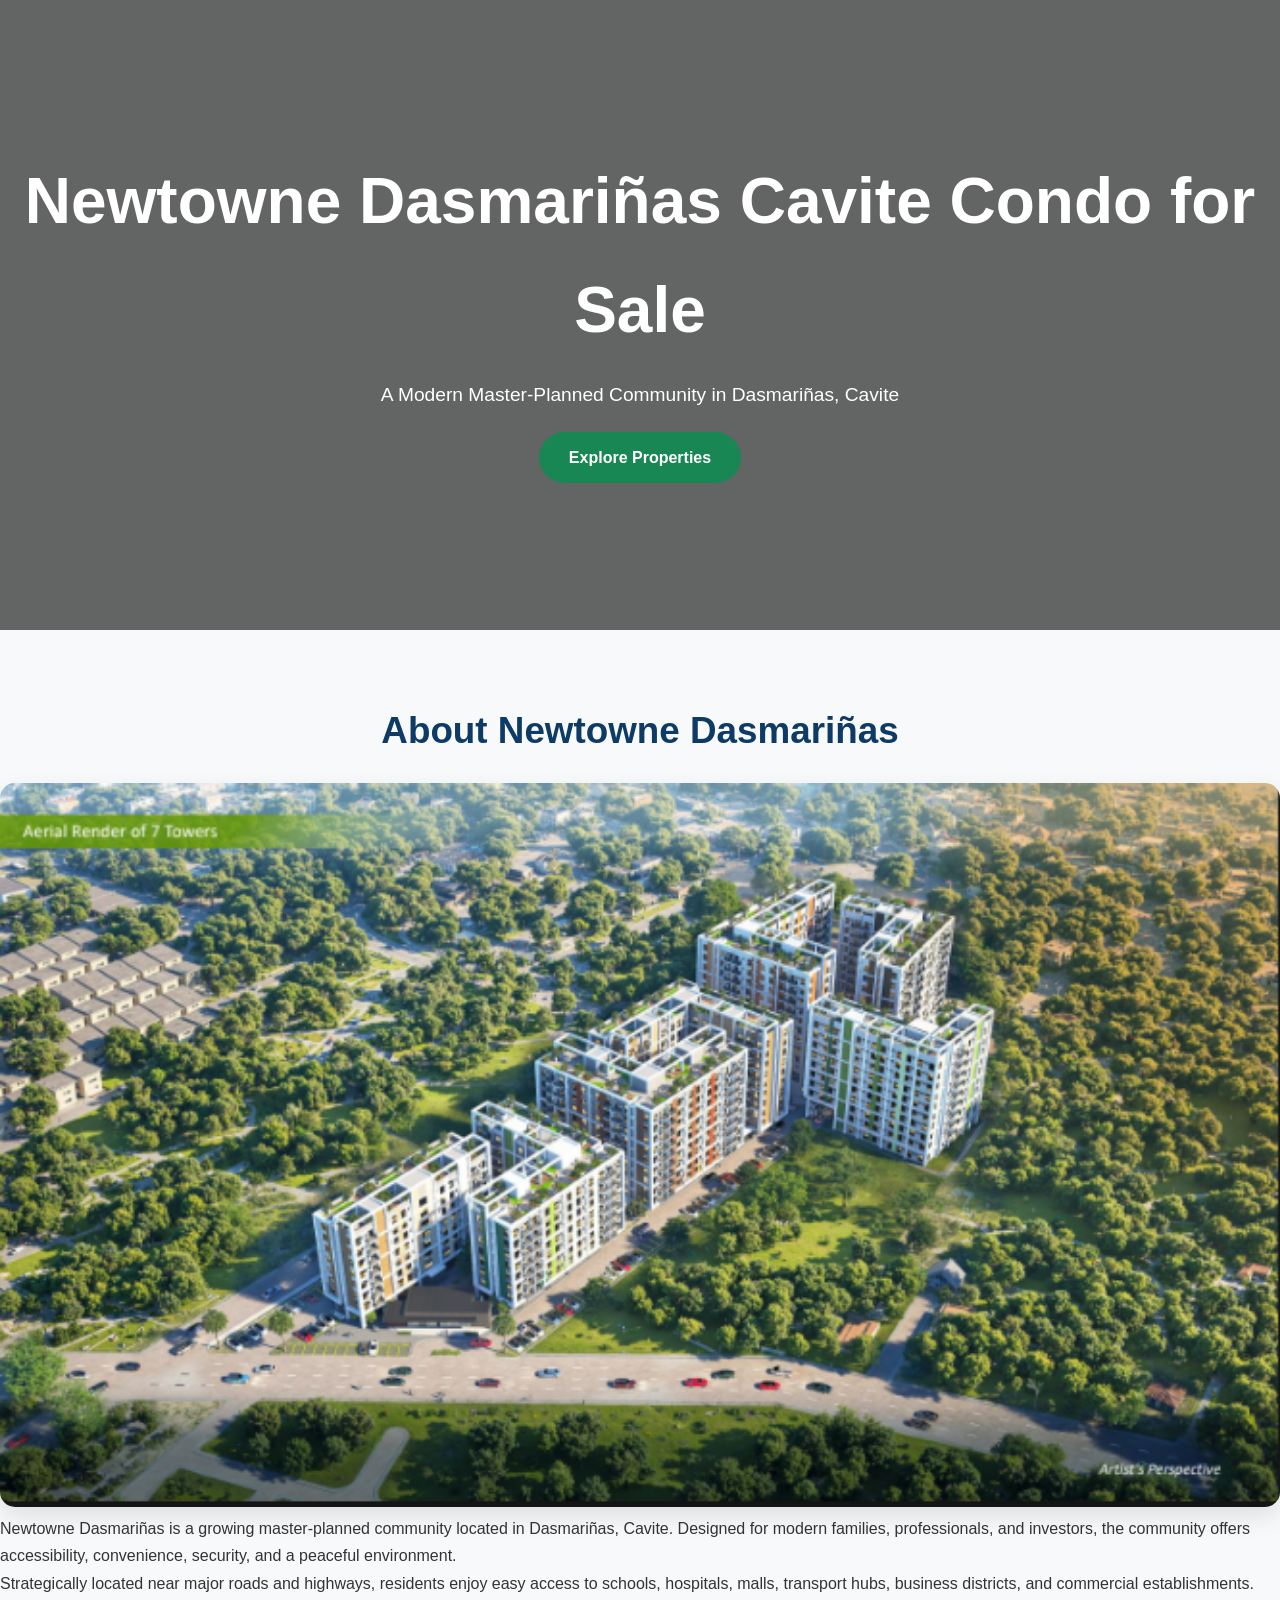
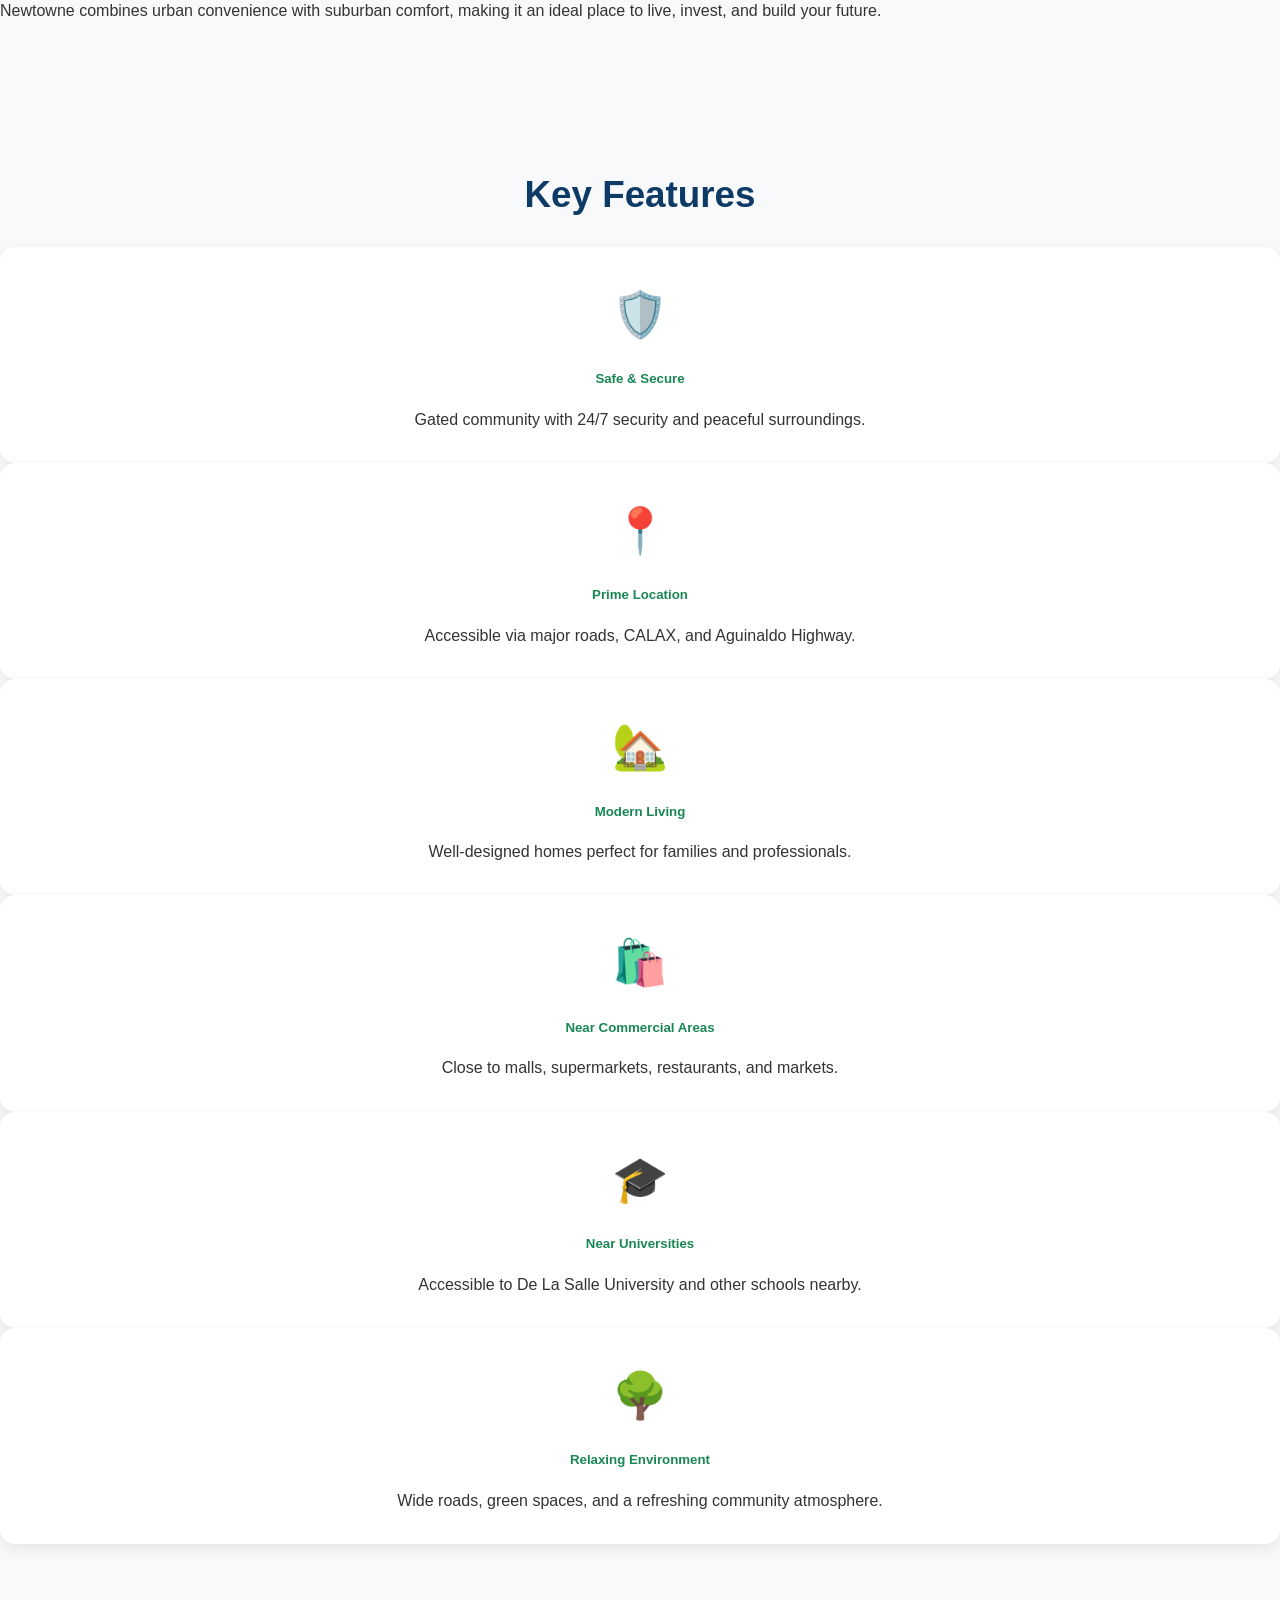
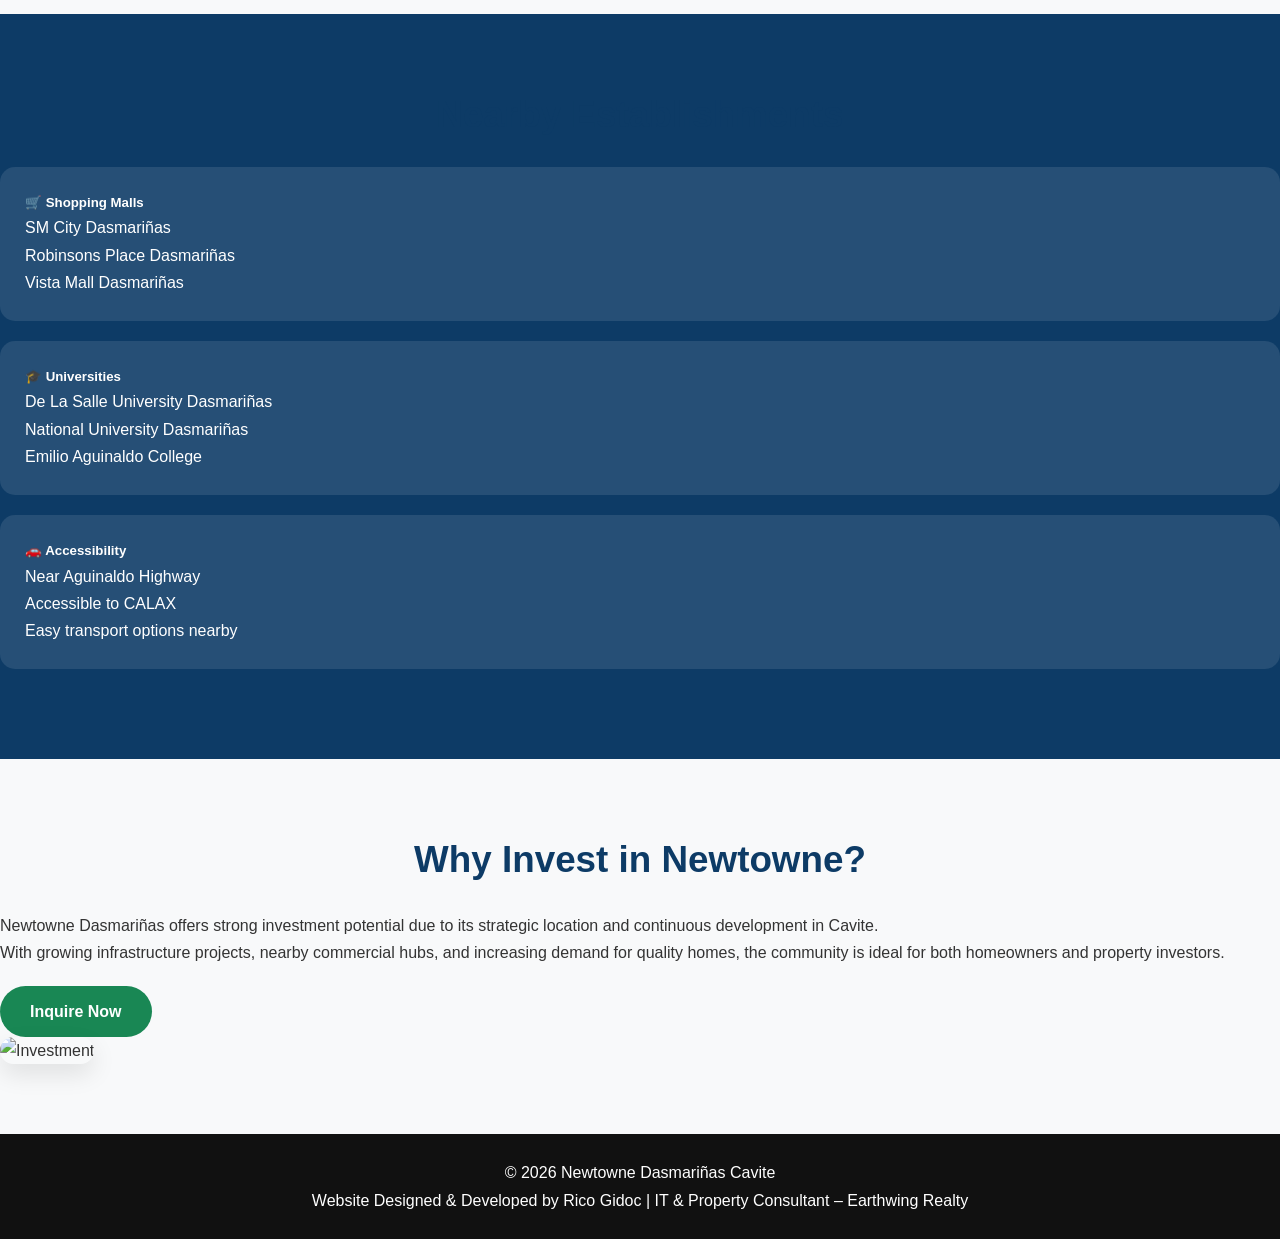
==== about.html @ 3685f23c "Update about.html" ====
<!DOCTYPE html>
<html lang="en">

<head>
    <meta charset="UTF-8" />
<meta name="viewport" content="width=device-width, initial-scale=1.0" />

<title>Newtowne Dasmariñas Cavite Condo for Sale | Modern Condominium Living</title>

<link rel="canonical" href="https://ricogidoc.github.io/newtowne-dasma-cavite/about.html">

<meta name="description"
content="Discover Newtowne Dasmariñas Cavite, a master-planned community offering house and lot for sale, modern amenities, prime location, and excellent investment opportunities in Cavite.">

<!-- Open Graph -->
<meta property="og:title"
content="Newtowne Dasmariñas Cavite | House and Lot for Sale & Master-Planned Community">

<meta property="og:description"
content="Discover Newtowne Dasmariñas Cavite, a master-planned community offering house and lot for sale, modern amenities, prime location, and excellent investment opportunities in Cavite.">

<meta property="og:type" content="website">

<meta property="og:url"
content="https://ricogidoc.github.io/newtowne-dasma-cavite/about.html">

<meta property="og:image"
content="https://ricogidoc.github.io/newtowne-dasma-cavite/bldg/newtowne.png">

<!-- Twitter/X -->
<meta name="twitter:card" content="summary_large_image">

<meta name="twitter:title"
content="Newtowne Dasmariñas Cavite | House and Lot for Sale & Master-Planned Community">

<meta name="twitter:description"
content="Discover Newtowne Dasmariñas Cavite, a master-planned community offering house and lot for sale, modern amenities, prime location, and excellent investment opportunities in Cavite.">

<meta name="twitter:image"
content="https://ricogidoc.github.io/newtowne-dasma-cavite/bldg/newtowne.png">

    <style>
        * {
            margin: 0;
            padding: 0;
            box-sizing: border-box;
            font-family: 'Poppins', sans-serif;
        }

        body {
            background: #f8f9fa;
            color: #333;
            line-height: 1.7;
        }

        .hero {
            background:
                linear-gradient(rgba(0, 0, 0, 0.6), rgba(0, 0, 0, 0.6)),
                url('images/newtowne.jpg');
            background-size: cover;
            background-position: center;
            height: 70vh;
            display: flex;
            justify-content: center;
            align-items: center;
            text-align: center;
            color: white;
            padding: 20px;
        }

        .hero h1 {
            font-size: 4rem;
            font-weight: 700;
        }

        .hero p {
            font-size: 1.2rem;
            margin-top: 15px;
        }

        .section-title {
            font-size: 2.3rem;
            font-weight: 700;
            color: #0d3b66;
            margin-bottom: 20px;
            text-align: center;
        }

        .about-section {
            padding: 70px 0;
        }

        .about-img {
            width: 100%;
            border-radius: 15px;
            box-shadow: 0 10px 25px rgba(0, 0, 0, 0.1);
        }

        .feature-box {
            background: white;
            padding: 30px 25px;
            border-radius: 15px;
            text-align: center;
            box-shadow: 0 5px 15px rgba(0, 0, 0, 0.08);
            transition: 0.3s;
            height: 100%;
        }

        .feature-box:hover {
            transform: translateY(-5px);
        }

        .feature-icon {
            font-size: 45px;
            margin-bottom: 15px;
        }

        .feature-box h5 {
            font-weight: 600;
            margin-bottom: 15px;
            color: #198754;
        }

        .location-section {
            background: #0d3b66;
            color: white;
            padding: 70px 0;
        }

        .location-box {
            background: rgba(255, 255, 255, 0.1);
            padding: 25px;
            border-radius: 15px;
            margin-bottom: 20px;
        }

        .footer {
            background: #111;
            color: white;
            padding: 25px 0;
            text-align: center;
        }

        .btn-custom {
            background: #198754;
            color: white;
            border: none;
            padding: 12px 30px;
            border-radius: 50px;
            font-weight: 600;
            text-decoration: none;
            display: inline-block;
            margin-top: 20px;
        }

        .btn-custom:hover {
            background: #146c43;
            color: white;
        }

        @media(max-width:768px) {

            .hero h1 {
                font-size: 2.5rem;
            }

            .hero {
                height: 60vh;
            }
        }
    </style>
</head>

<body>

    <!-- HERO SECTION -->
    <section class="hero">
        <div>
        <h1>Newtowne Dasmariñas Cavite Condo for Sale</h1>
            <p>
                A Modern Master-Planned Community in Dasmariñas, Cavite
            </p>

            <a href="index.html" class="btn-custom">
                Explore Properties
            </a>
        </div>
    </section>

    <!-- ABOUT -->
    <section class="about-section">
        <div class="container">

            <h2 class="section-title">
                About Newtowne Dasmariñas
            </h2>

            <div class="row align-items-center mt-5">

                <div class="col-lg-6 mb-4">
                    <img src="./bldg  facade/2.png" alt="Newtowne Dasmariñas" class="about-img" />
                </div>

                <div class="col-lg-6">

                    <p>
                        Newtowne Dasmariñas is a growing master-planned community located
                        in Dasmariñas, Cavite. Designed for modern families, professionals,
                        and investors, the community offers accessibility, convenience,
                        security, and a peaceful environment.
                    </p>

                    <p>
                        Strategically located near major roads and highways, residents
                        enjoy easy access to schools, hospitals, malls, transport hubs,
                        business districts, and commercial establishments.
                    </p>

                    <p>
                        Newtowne combines urban convenience with suburban comfort,
                        making it an ideal place to live, invest, and build your future.
                    </p>

                </div>
            </div>
        </div>
    </section>

    <!-- FEATURES -->
    <section class="about-section bg-light">

        <div class="container">

            <h2 class="section-title">
                Key Features
            </h2>

            <div class="row g-4 mt-3">

                <div class="col-md-4">
                    <div class="feature-box">
                        <div class="feature-icon">🛡️</div>
                        <h5>Safe & Secure</h5>
                        <p>
                            Gated community with 24/7 security and peaceful surroundings.
                        </p>
                    </div>
                </div>

                <div class="col-md-4">
                    <div class="feature-box">
                        <div class="feature-icon">📍</div>
                        <h5>Prime Location</h5>
                        <p>
                            Accessible via major roads, CALAX, and Aguinaldo Highway.
                        </p>
                    </div>
                </div>

                <div class="col-md-4">
                    <div class="feature-box">
                        <div class="feature-icon">🏡</div>
                        <h5>Modern Living</h5>
                        <p>
                            Well-designed homes perfect for families and professionals.
                        </p>
                    </div>
                </div>

                <div class="col-md-4">
                    <div class="feature-box">
                        <div class="feature-icon">🛍️</div>
                        <h5>Near Commercial Areas</h5>
                        <p>
                            Close to malls, supermarkets, restaurants, and markets.
                        </p>
                    </div>
                </div>

                <div class="col-md-4">
                    <div class="feature-box">
                        <div class="feature-icon">🎓</div>
                        <h5>Near Universities</h5>
                        <p>
                            Accessible to De La Salle University and other schools nearby.
                        </p>
                    </div>
                </div>

                <div class="col-md-4">
                    <div class="feature-box">
                        <div class="feature-icon">🌳</div>
                        <h5>Relaxing Environment</h5>
                        <p>
                            Wide roads, green spaces, and a refreshing community atmosphere.
                        </p>
                    </div>
                </div>

            </div>
        </div>
    </section>

    <!-- NEARBY PLACES -->
    <section class="location-section">

        <div class="container">

            <h2 class="section-title text-white">
                Nearby Establishments
            </h2>

            <div class="row mt-5">

                <div class="col-md-4">
                    <div class="location-box">
                        <h5>🛒 Shopping Malls</h5>
                        <p>
                            SM City Dasmariñas<br>
                            Robinsons Place Dasmariñas<br>
                            Vista Mall Dasmariñas
                        </p>
                    </div>
                </div>

                <div class="col-md-4">
                    <div class="location-box">
                        <h5>🎓 Universities</h5>
                        <p>
                            De La Salle University Dasmariñas<br>
                            National University Dasmariñas<br>
                            Emilio Aguinaldo College
                        </p>
                    </div>
                </div>

                <div class="col-md-4">
                    <div class="location-box">
                        <h5>🚗 Accessibility</h5>
                        <p>
                            Near Aguinaldo Highway<br>
                            Accessible to CALAX<br>
                            Easy transport options nearby
                        </p>
                    </div>
                </div>

            </div>
        </div>
    </section>

    <!-- WHY INVEST -->
    <section class="about-section">

        <div class="container">

            <h2 class="section-title">
                Why Invest in Newtowne?
            </h2>

            <div class="row align-items-center mt-5">

                <div class="col-lg-6 mb-4">

                    <p>
                        Newtowne Dasmariñas offers strong investment potential due to
                        its strategic location and continuous development in Cavite.
                    </p>

                    <p>
                        With growing infrastructure projects, nearby commercial hubs,
                        and increasing demand for quality homes, the community is ideal
                        for both homeowners and property investors.
                    </p>

                    <a href="contact.html" class="btn-custom">
                        Inquire Now
                    </a>

                </div>

                <div class="col-lg-6">
                    <img src="newtowne/1.jpg" alt="Investment" class="about-img" />
                </div>

            </div>
        </div>
    </section>

    <!-- FOOTER -->
    <footer class="footer">

        <div class="container">

            <p class="mb-2">
                © 2026 Newtowne Dasmariñas Cavite
            </p>

            <p>
            Website Designed & Developed by Rico Gidoc | IT & Property Consultant – Earthwing Realty
            </p>

        </div>

    </footer>

</body>

</html>
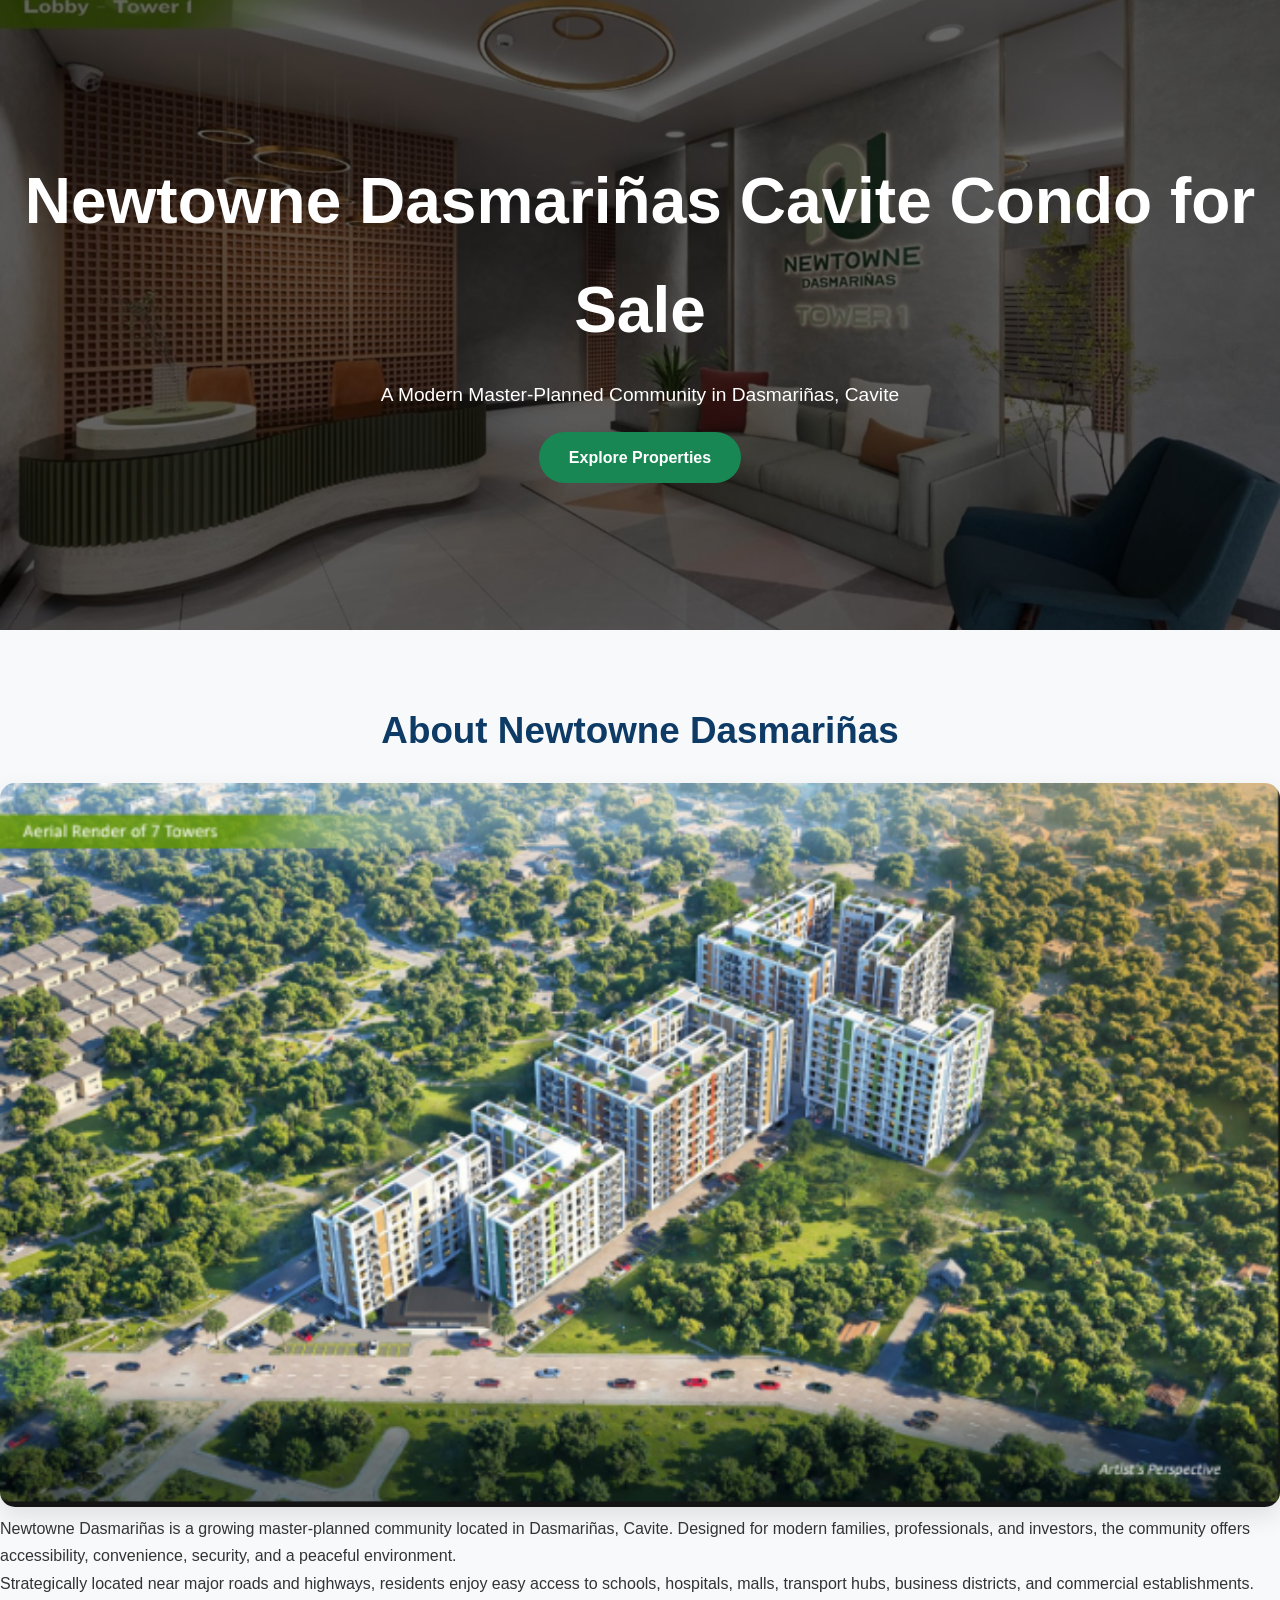
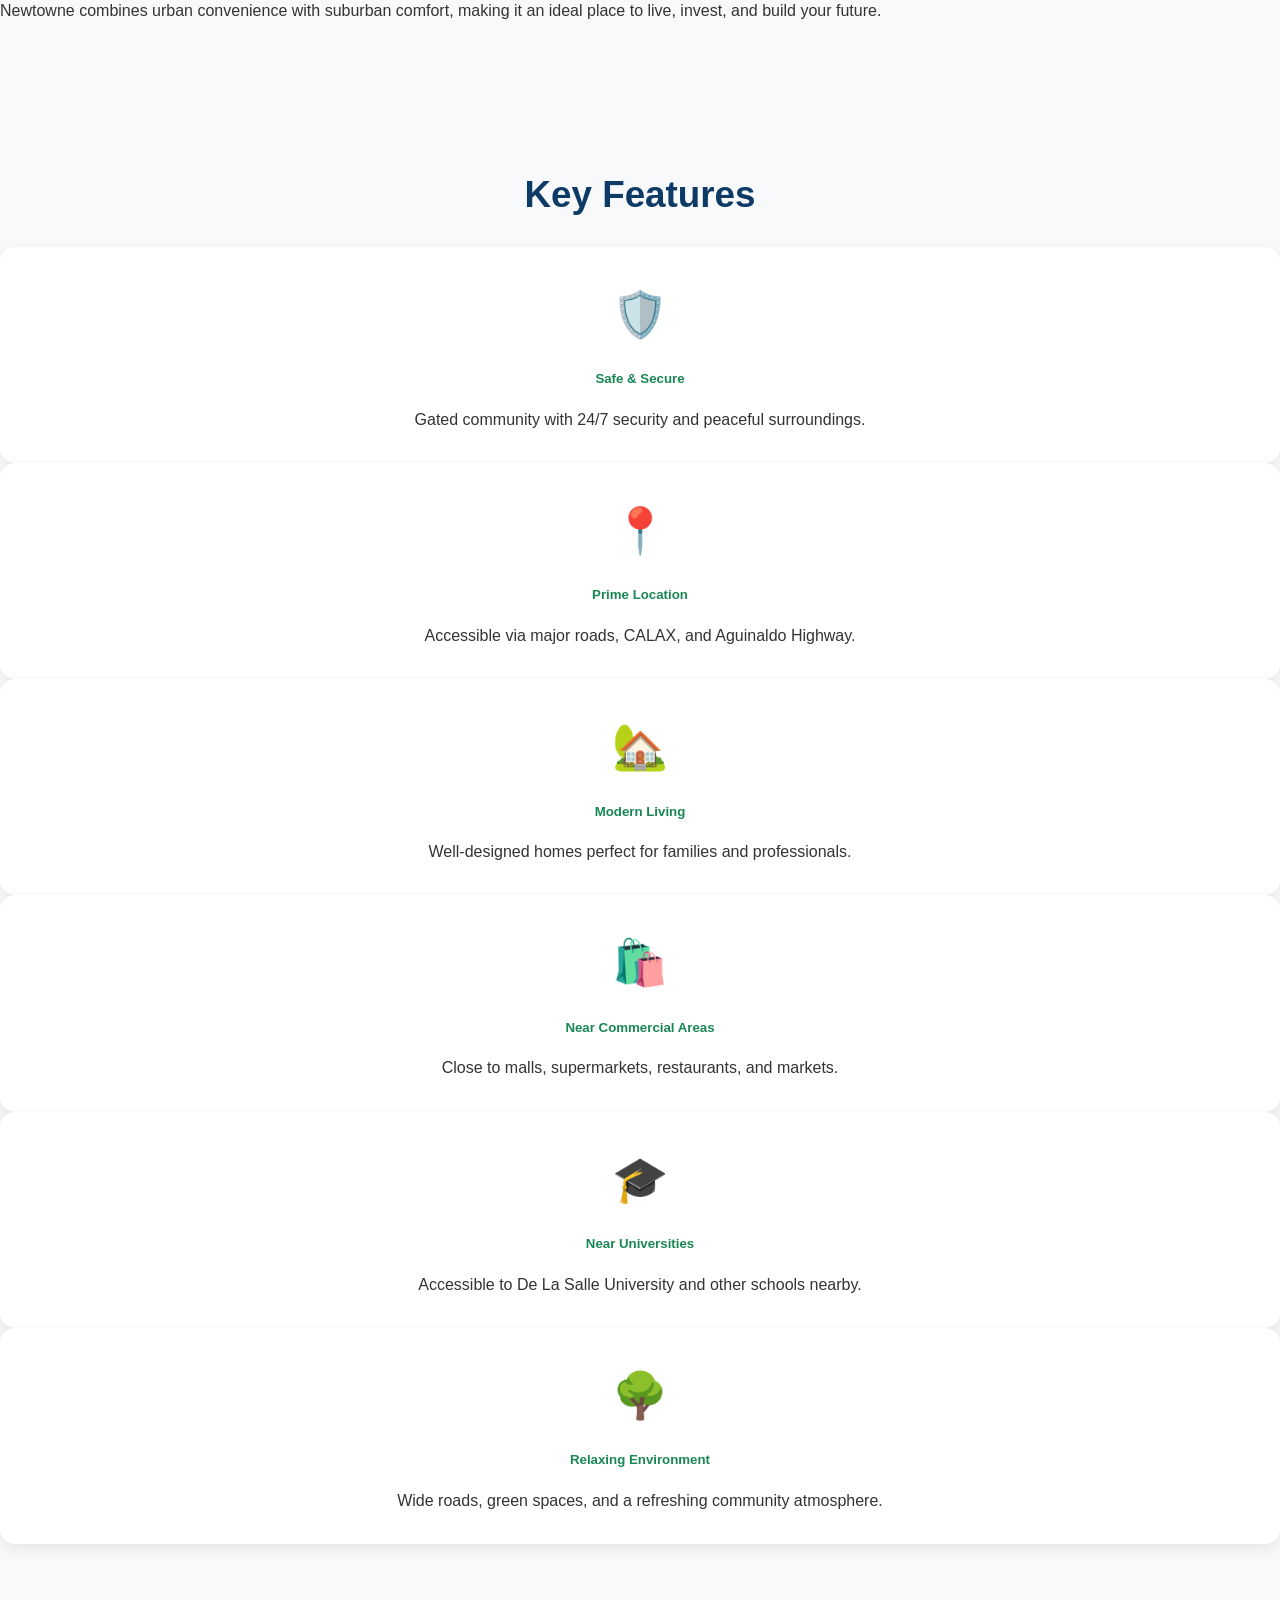
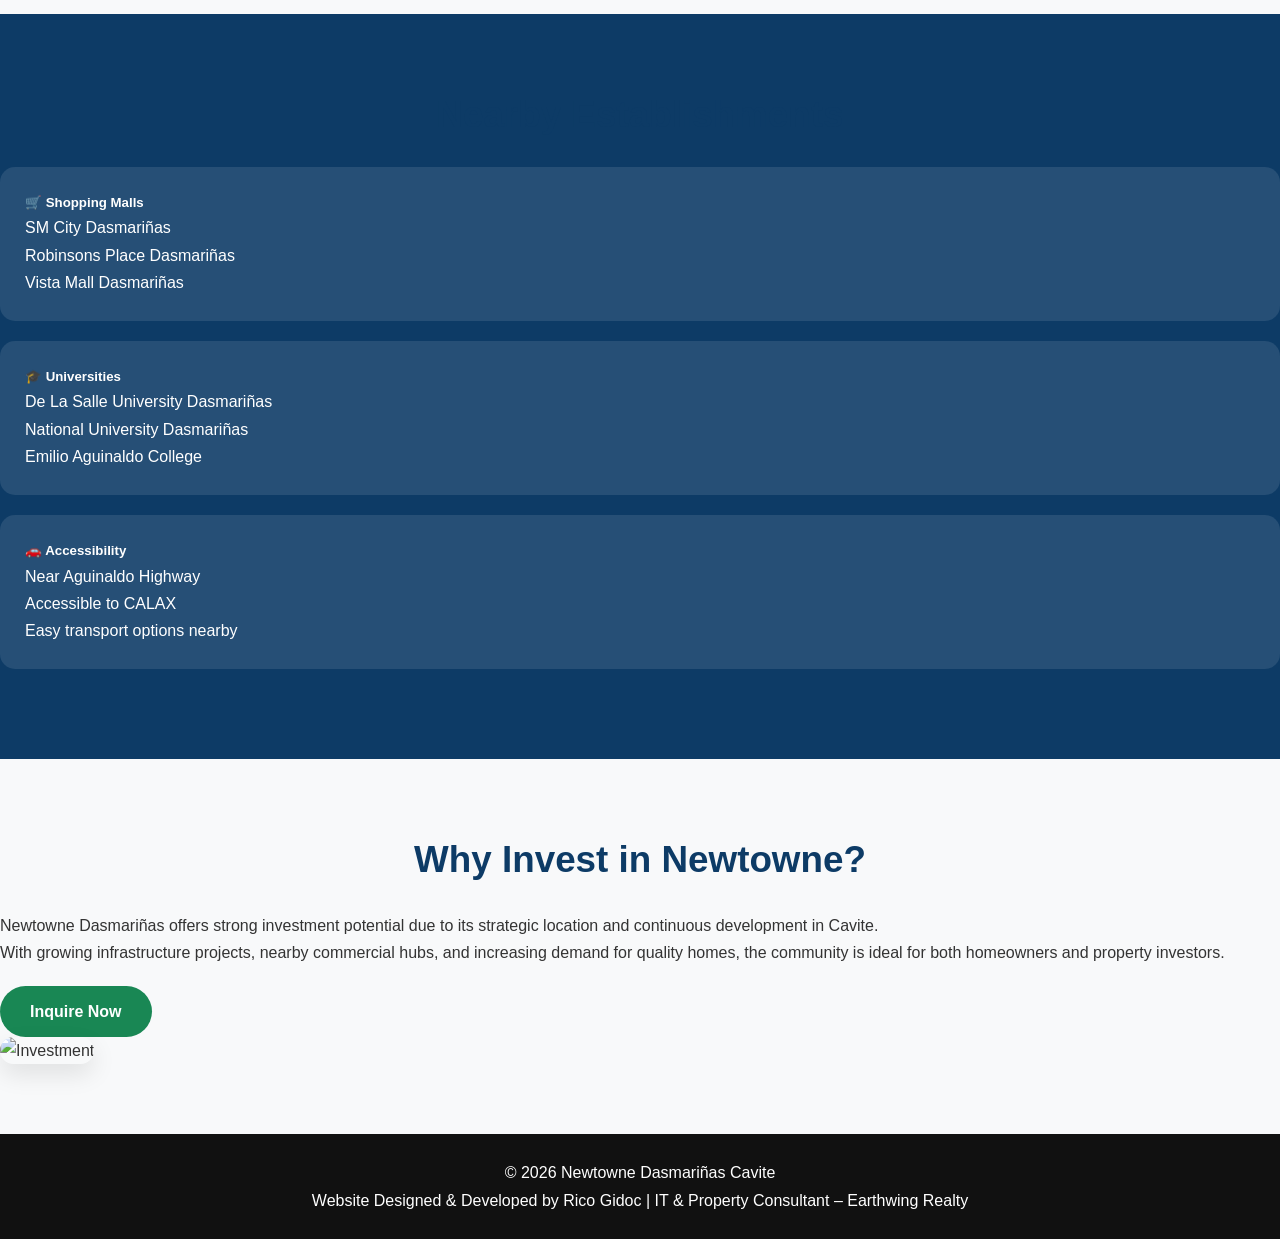
==== commit fe7268d7: "Update about.html" ====
--- a/about.html
+++ b/about.html
@@ -2,7 +2,7 @@
 <html lang="en">
 
 <head>
-    <meta charset="UTF-8" />
+ <meta charset="UTF-8" />
 <meta name="viewport" content="width=device-width, initial-scale=1.0" />
 
 <title>Newtowne Dasmariñas Cavite Condo for Sale | Modern Condominium Living</title>
@@ -10,14 +10,14 @@
 <link rel="canonical" href="https://ricogidoc.github.io/newtowne-dasma-cavite/about.html">
 
 <meta name="description"
-content="Discover Newtowne Dasmariñas Cavite, a master-planned community offering house and lot for sale, modern amenities, prime location, and excellent investment opportunities in Cavite.">
+content="Discover Newtowne Dasmariñas Cavite Condo for Sale, a modern condominium development offering premium amenities, a strategic location near DLSU Dasmariñas, and excellent property investment opportunities in Cavite.">
 
 <!-- Open Graph -->
 <meta property="og:title"
-content="Newtowne Dasmariñas Cavite | House and Lot for Sale & Master-Planned Community">
+content="Newtowne Dasmariñas Cavite Condo for Sale | Modern Condominium Living">
 
 <meta property="og:description"
-content="Discover Newtowne Dasmariñas Cavite, a master-planned community offering house and lot for sale, modern amenities, prime location, and excellent investment opportunities in Cavite.">
+content="Discover Newtowne Dasmariñas Cavite Condo for Sale, a modern condominium development offering premium amenities, a strategic location near DLSU Dasmariñas, and excellent property investment opportunities in Cavite.">
 
 <meta property="og:type" content="website">
 
@@ -26,19 +26,20 @@
 
 <meta property="og:image"
 content="https://ricogidoc.github.io/newtowne-dasma-cavite/bldg/newtowne.png">
+<link rel="icon" type="image/png" href="images/favicon.png">
+<link rel="apple-touch-icon" href="images/newtowne.jpg">
 
 <!-- Twitter/X -->
 <meta name="twitter:card" content="summary_large_image">
 
 <meta name="twitter:title"
-content="Newtowne Dasmariñas Cavite | House and Lot for Sale & Master-Planned Community">
+content="Newtowne Dasmariñas Cavite Condo for Sale | Modern Condominium Living">
 
 <meta name="twitter:description"
-content="Discover Newtowne Dasmariñas Cavite, a master-planned community offering house and lot for sale, modern amenities, prime location, and excellent investment opportunities in Cavite.">
+content="Discover Newtowne Dasmariñas Cavite Condo for Sale, a modern condominium development offering premium amenities, a strategic location near DLSU Dasmariñas, and excellent property investment opportunities in Cavite.">
 
 <meta name="twitter:image"
 content="https://ricogidoc.github.io/newtowne-dasma-cavite/bldg/newtowne.png">
-
     <style>
         * {
             margin: 0;
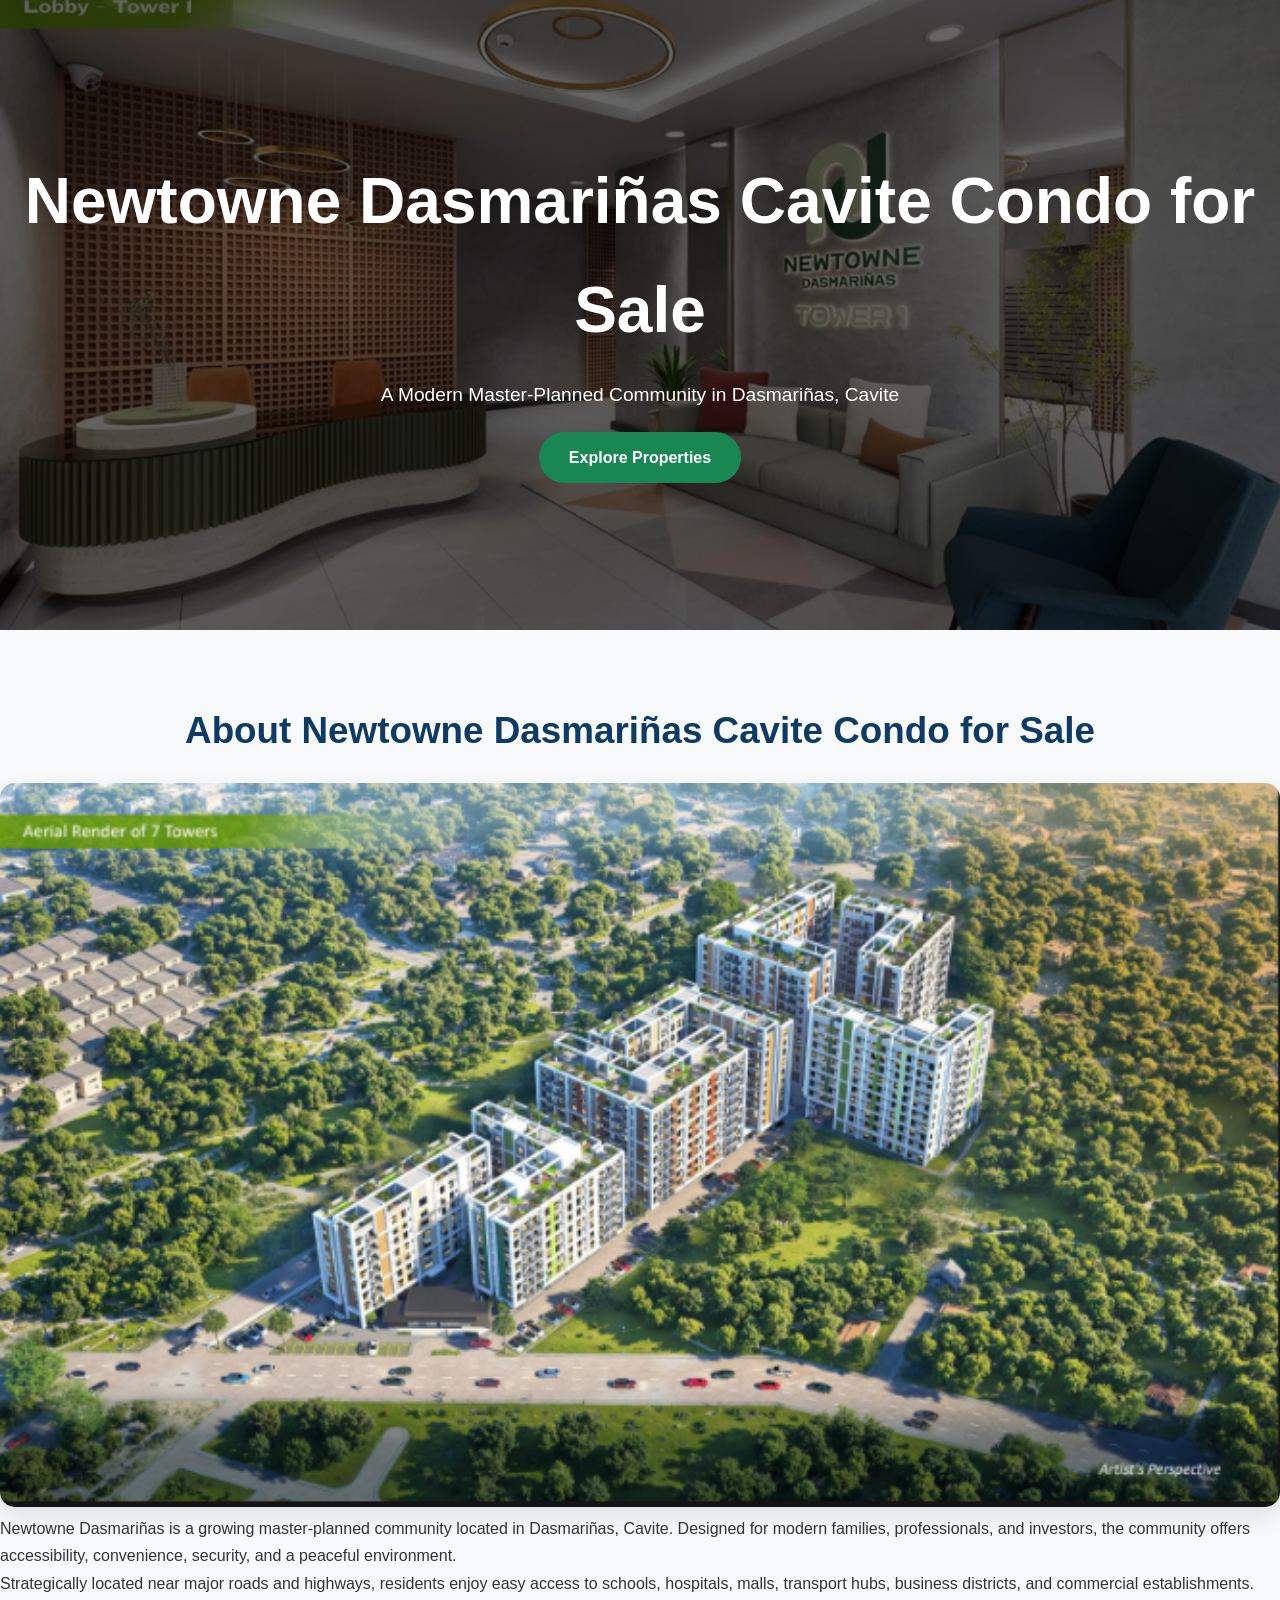
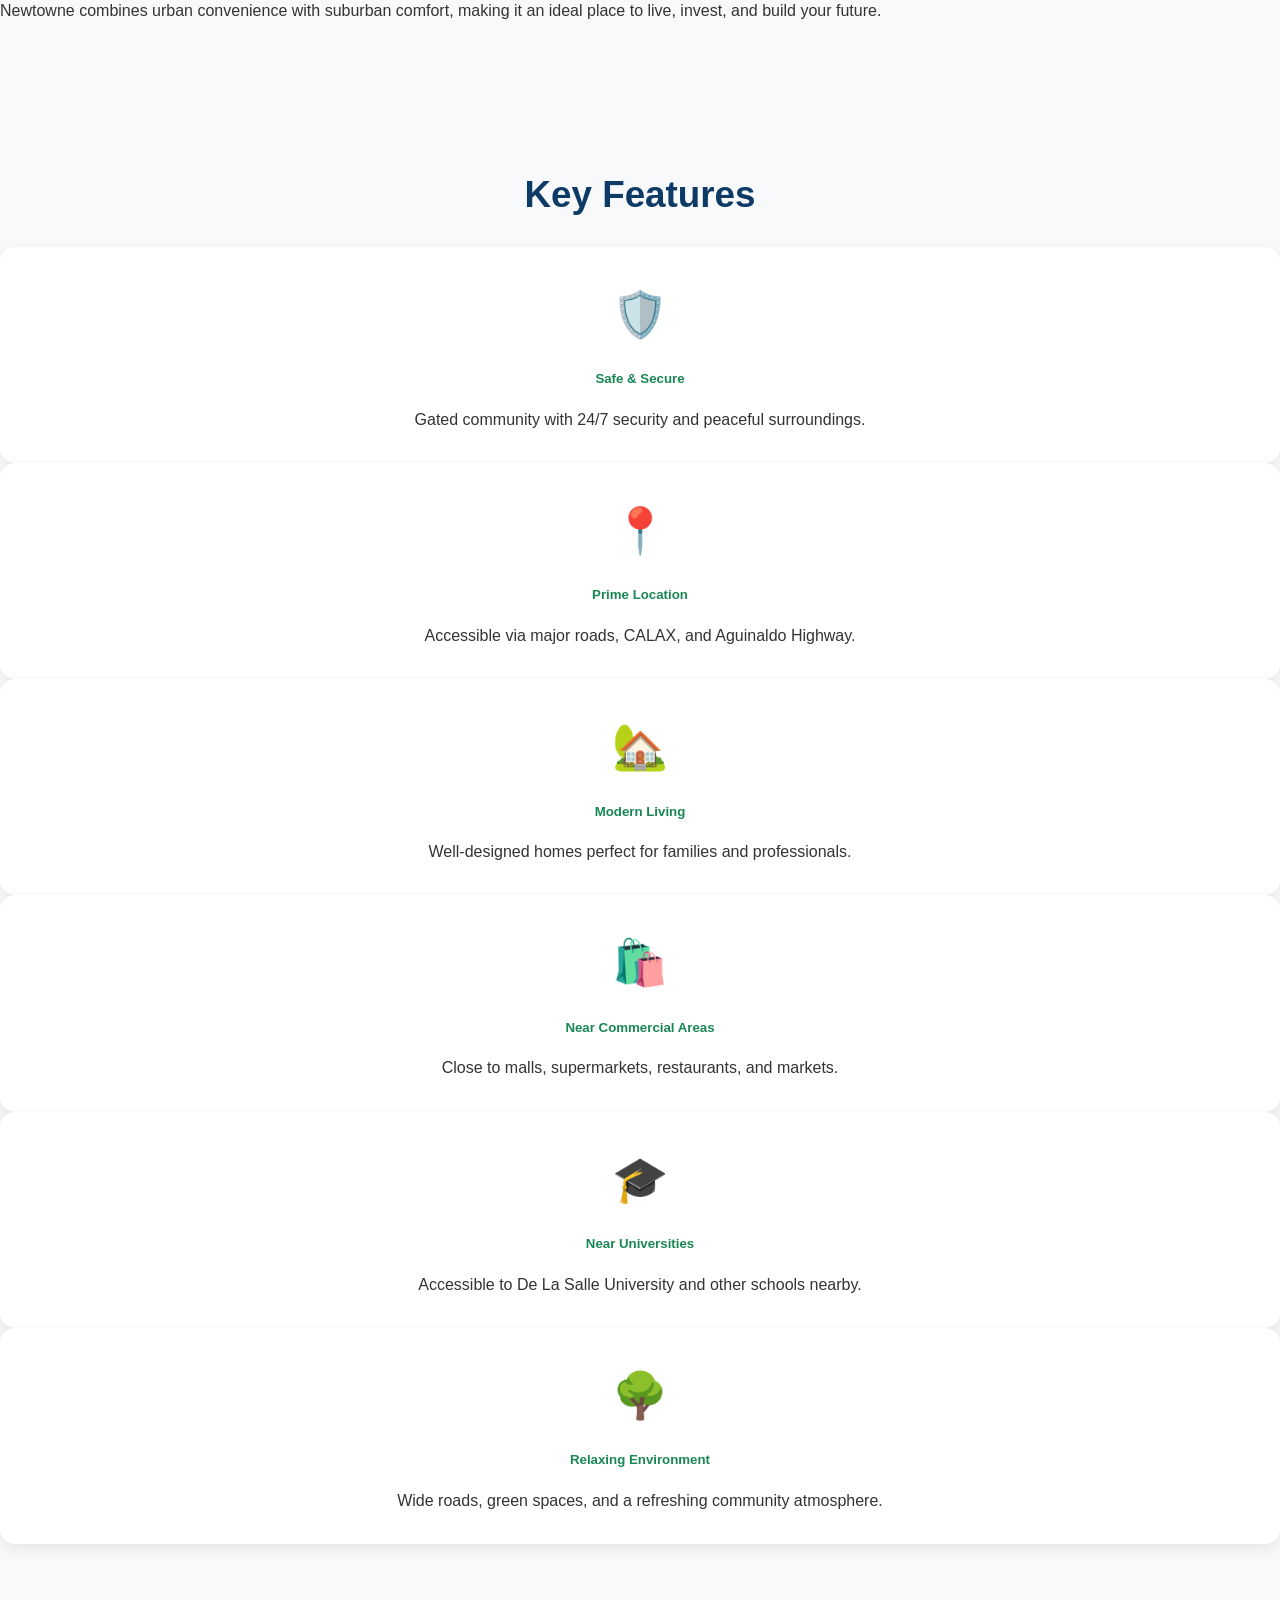
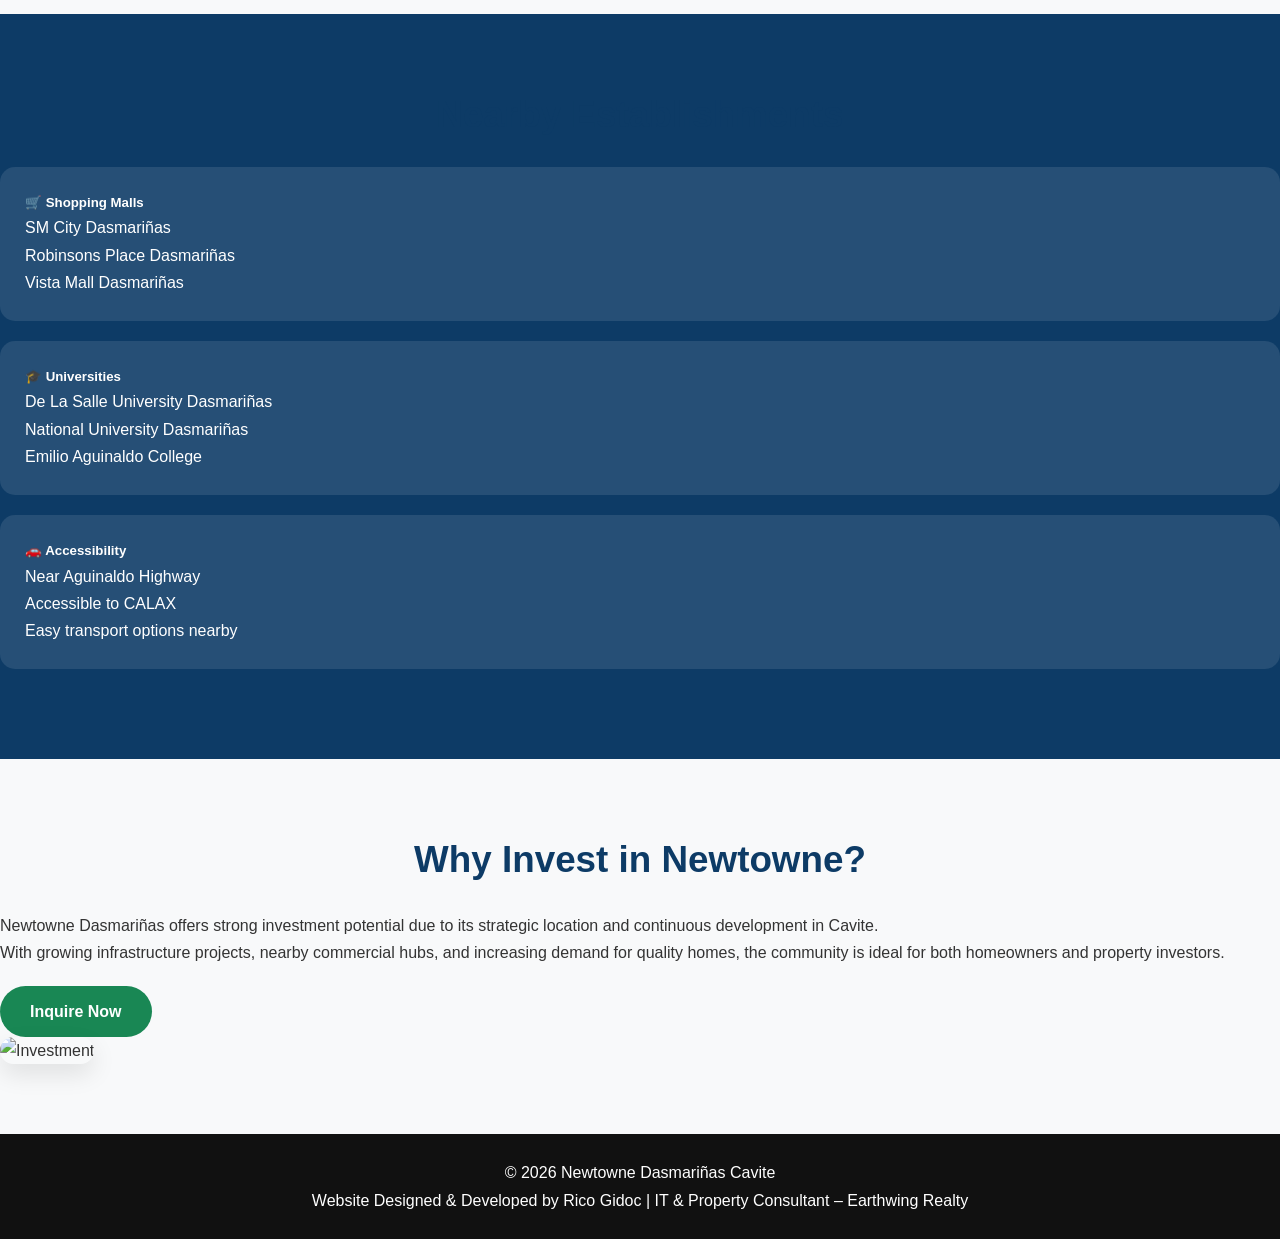
==== commit 89e8bf97: "Update about.html" ====
--- a/about.html
+++ b/about.html
@@ -27,7 +27,7 @@
 <meta property="og:image"
 content="https://ricogidoc.github.io/newtowne-dasma-cavite/bldg/newtowne.png">
 <link rel="icon" type="image/png" href="images/favicon.png">
-<link rel="apple-touch-icon" href="images/newtowne.jpg">
+<link rel="apple-touch-icon" href="images/favicon.png">
 
 <!-- Twitter/X -->
 <meta name="twitter:card" content="summary_large_image">
@@ -193,8 +193,8 @@
         <div class="container">
 
             <h2 class="section-title">
-                About Newtowne Dasmariñas
-            </h2>
+    About Newtowne Dasmariñas Cavite Condo for Sale
+</h2>
 
             <div class="row align-items-center mt-5">
 
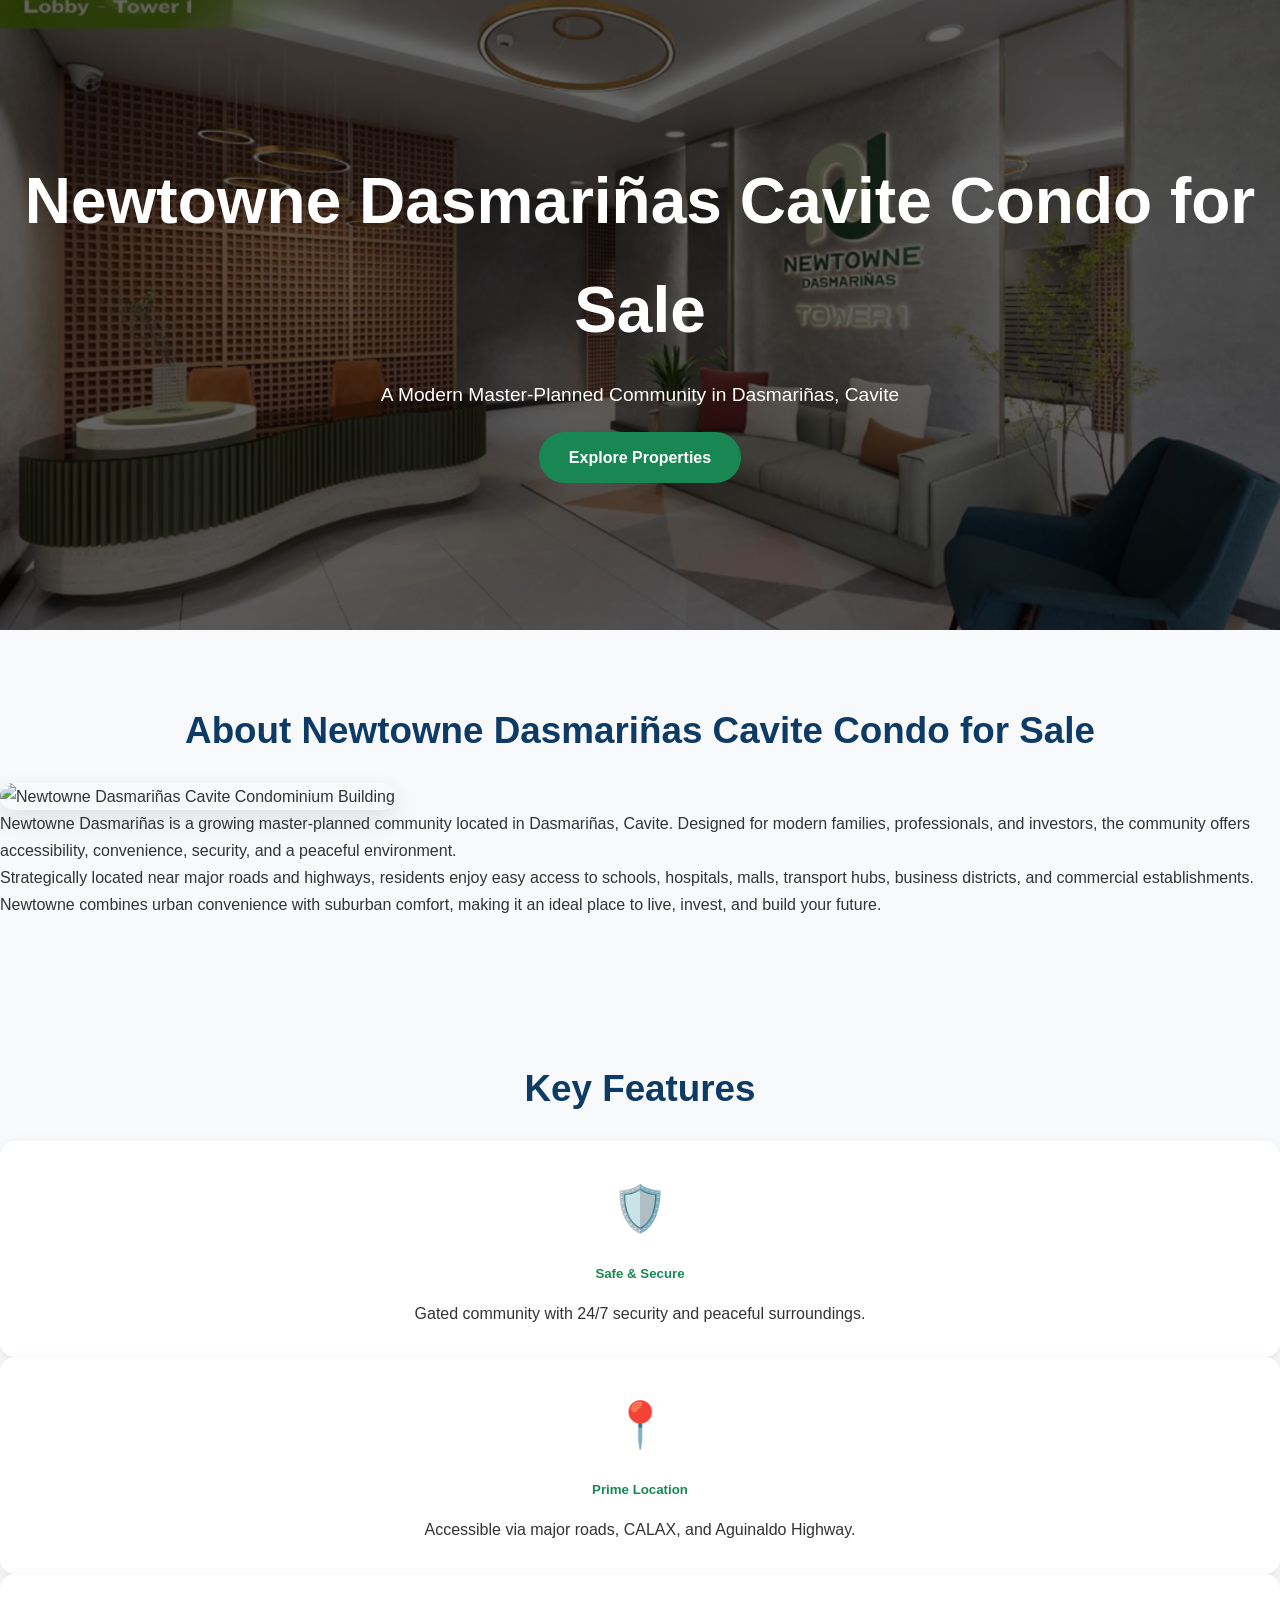
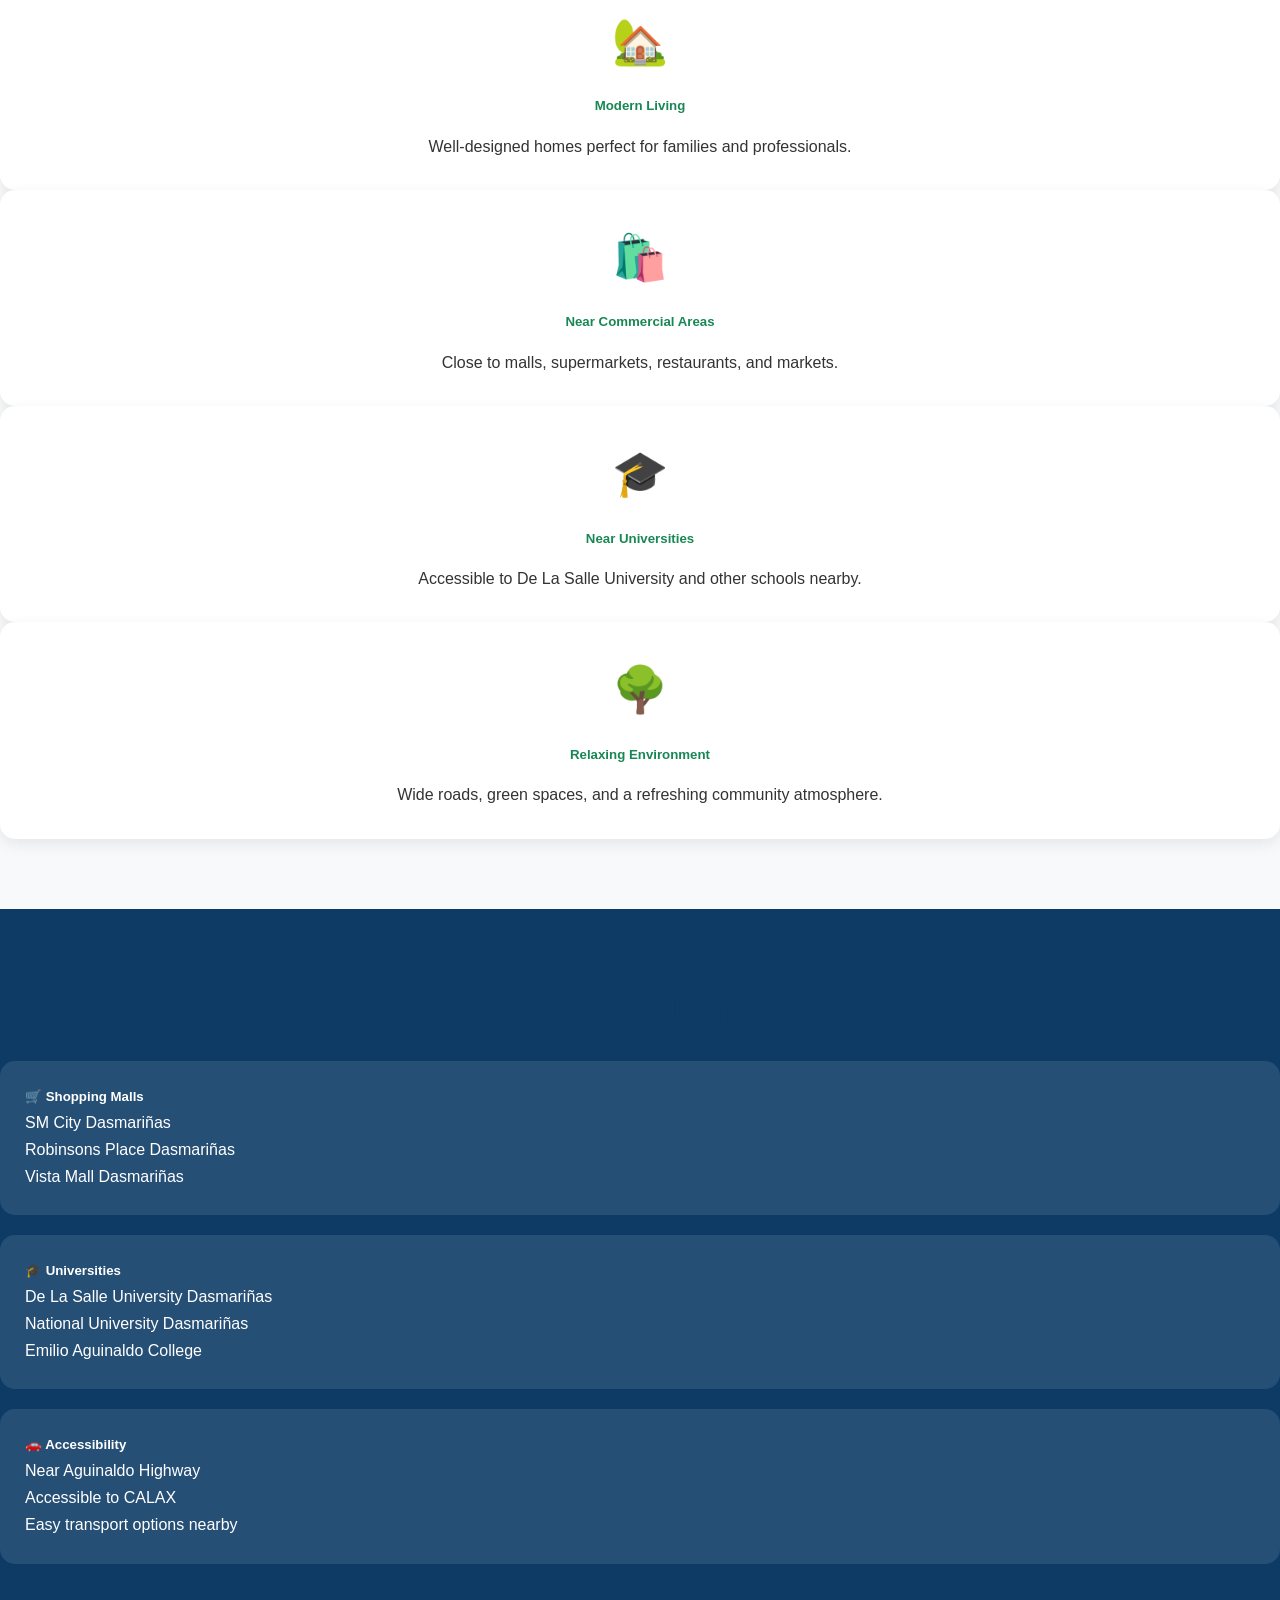
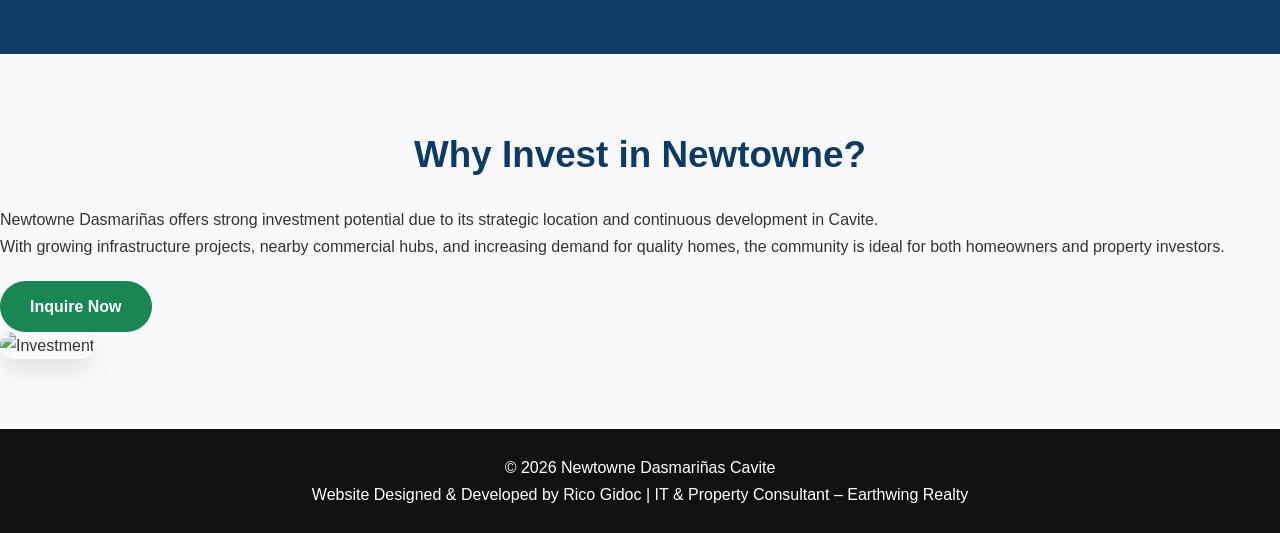
==== commit 5deec2b4: "Update about.html" ====
--- a/about.html
+++ b/about.html
@@ -199,8 +199,12 @@
             <div class="row align-items-center mt-5">
 
                 <div class="col-lg-6 mb-4">
-                    <img src="./bldg  facade/2.png" alt="Newtowne Dasmariñas" class="about-img" />
-                </div>
+                   <img src="./bldg facade/2.png"
+alt="Newtowne Dasmariñas Cavite Condominium Building"
+class="about-img" />
+                </div>
+
+             
 
                 <div class="col-lg-6">
 
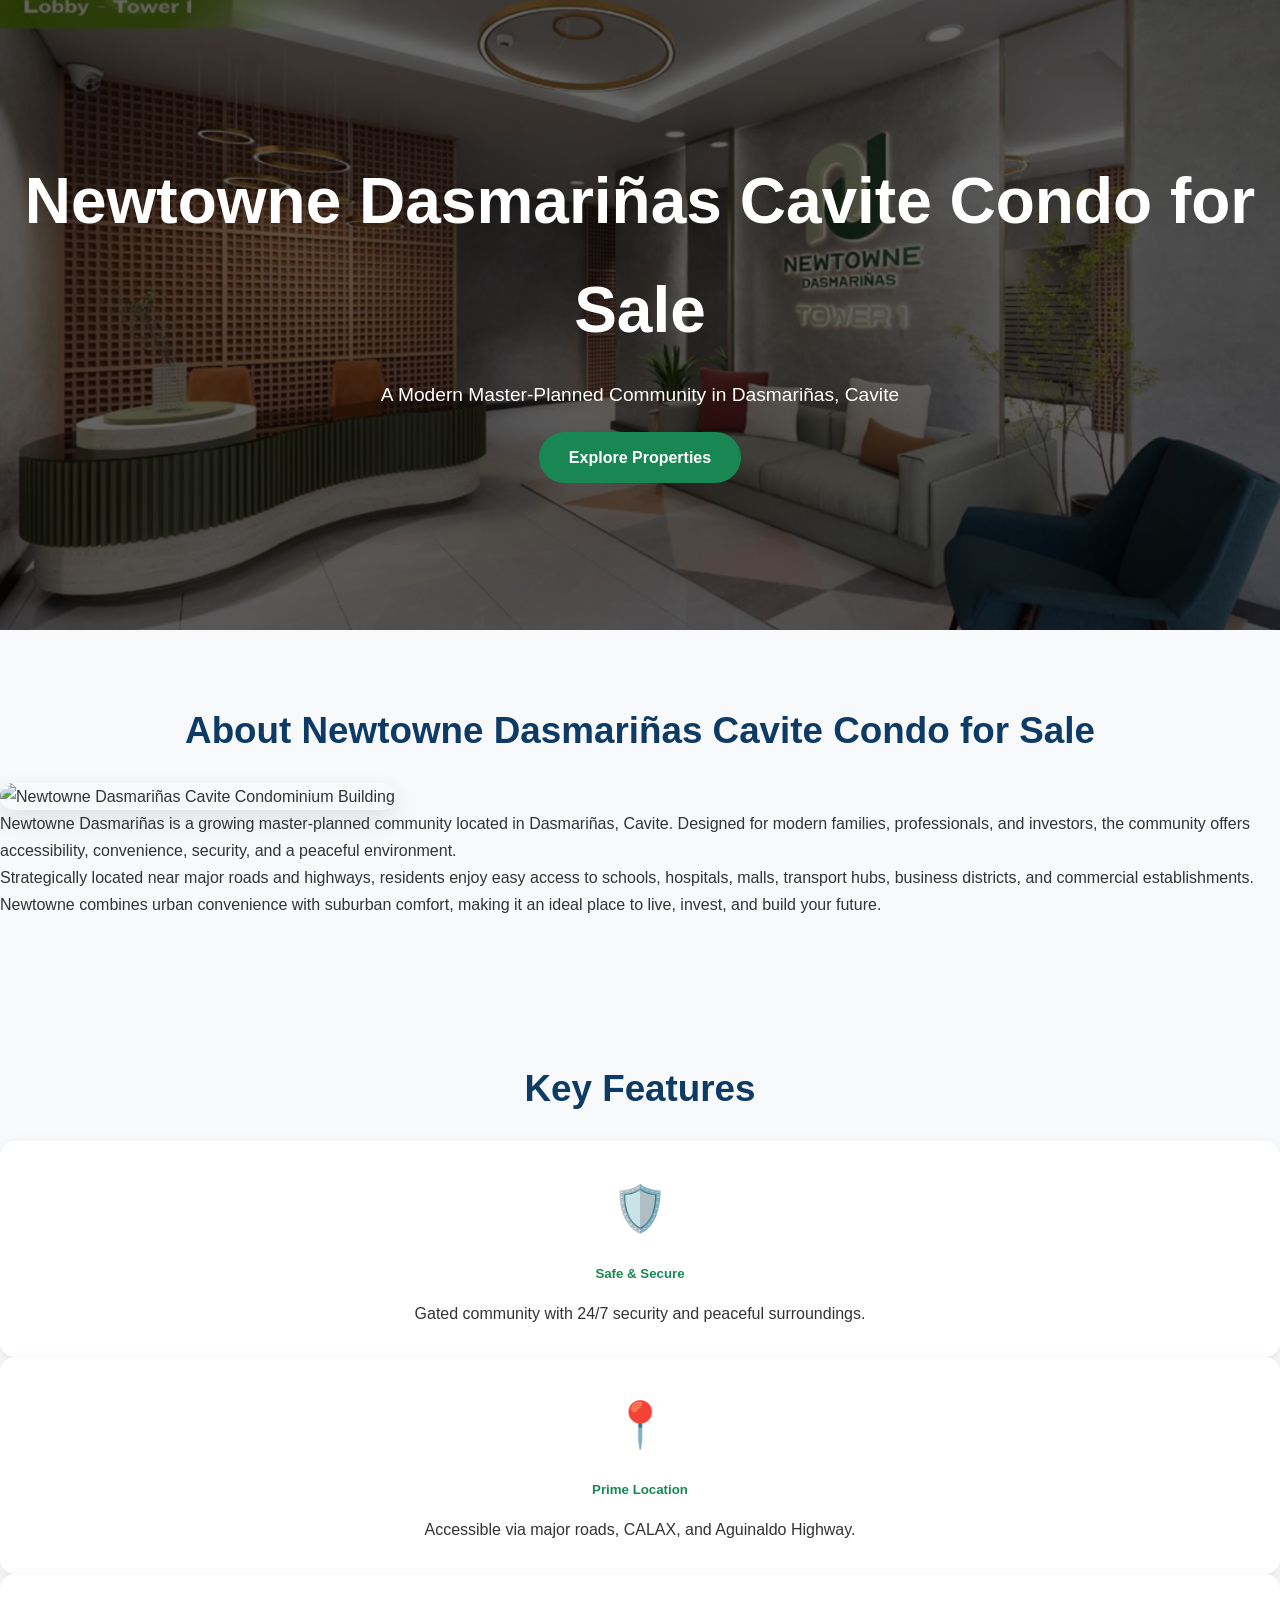
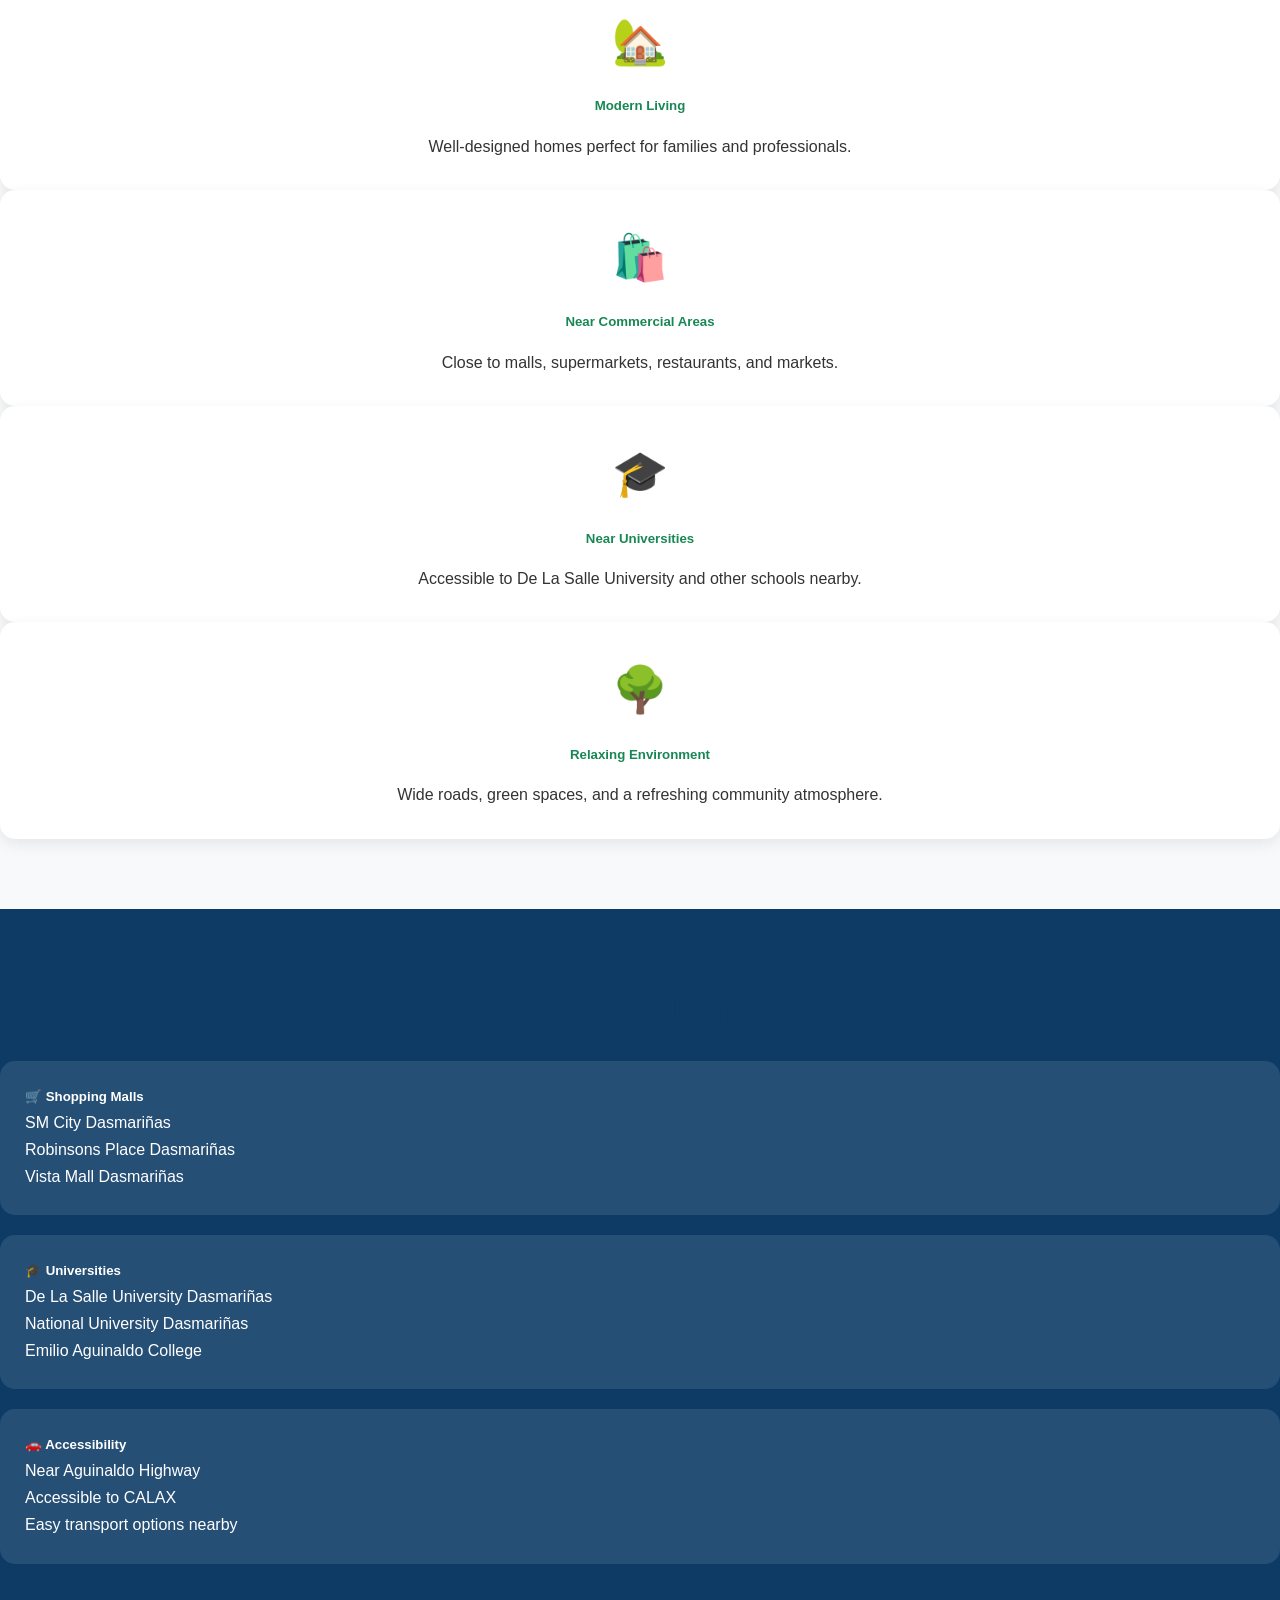
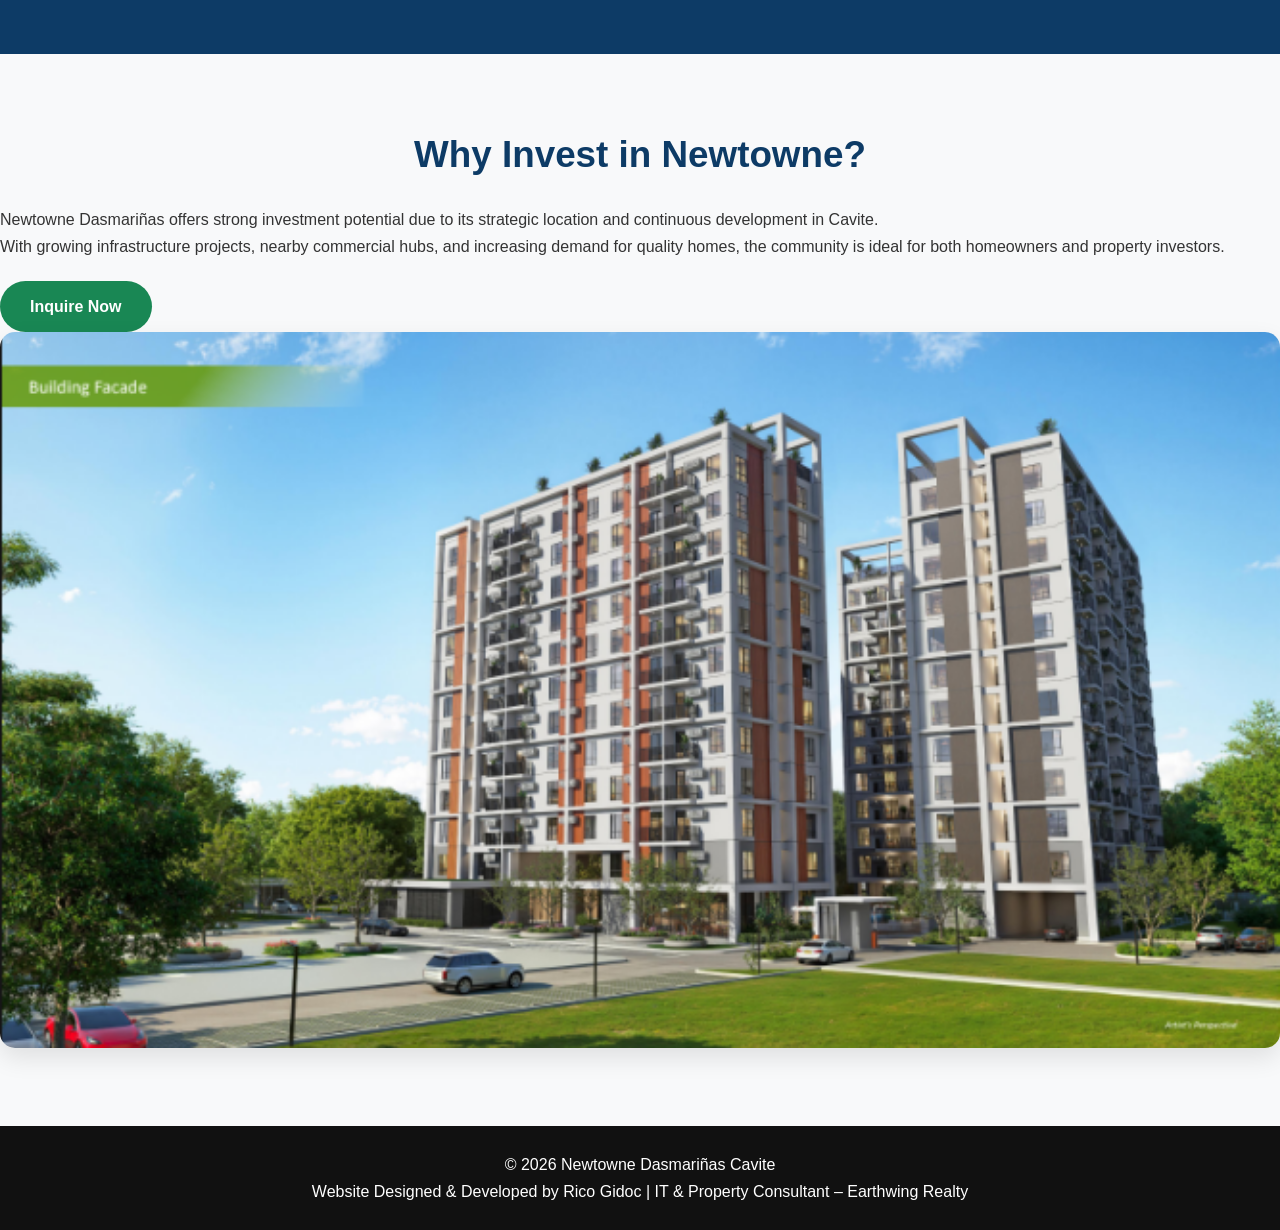
==== commit 1bf9efd7: "Change image format from JPG to PNG" ====
--- a/about.html
+++ b/about.html
@@ -385,7 +385,7 @@
                 </div>
 
                 <div class="col-lg-6">
-                    <img src="newtowne/1.jpg" alt="Investment" class="about-img" />
+                    <img src="newtowne/1.png" alt="Investment" class="about-img" />
                 </div>
 
             </div>
